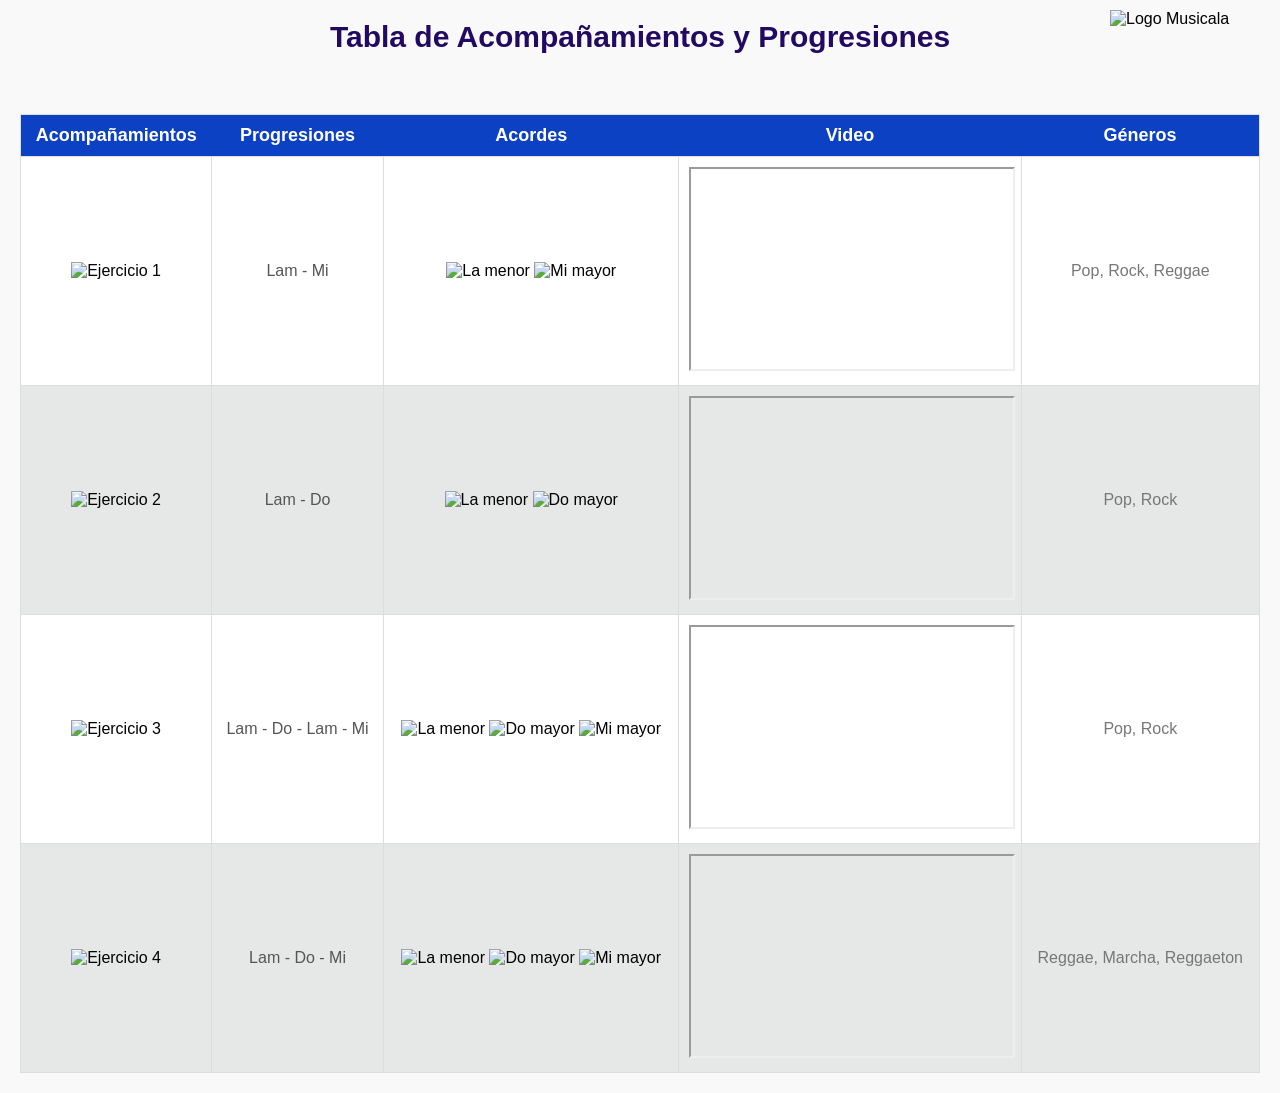
==== index.html @ f453115d "Add files via upload" ====
<!DOCTYPE html>
<html lang="en">
<head>
    <meta charset="UTF-8">
    <meta name="viewport" content="width=device-width, initial-scale=1.0">
    <title>Tabla con Énfasis en Imágenes y Videos</title>
    <style>
        /* Estilos generales del cuerpo */
        body {
            font-family: 'Roboto', Arial, sans-serif; /* Fuente principal */
            background-color: #F9F9F9; /* Color de fondo */
            margin: 20px; /* Margen alrededor del contenido */
            padding: 0; /* Sin relleno adicional */
        }

        /* Título principal */
        h1 {
            text-align: center; /* Centrar el texto */
            color: #220A63; /* Color del título */
            margin-bottom: 60px; /* Espacio debajo del título */
            font-weight: 700; /* Negrita */
            font-size: 30px; /* Tamaño de fuente del título */
        }

        /* Estilos para el logo */
        .logo {
            position: absolute; /* Fijar el logo en un lugar específico */
            top: 10px; /* Distancia desde la parte superior de la página */
            right: 20px; /* Distancia desde el lado derecho */
            width: 150px; /* Ancho del logo */
            height: auto; /* Ajustar altura automáticamente */
        }

        /* Contenedor con scroll para la tabla */
        .table-container {
            overflow-x: auto; /* Permitir desplazamiento horizontal */
            margin: 20px 0; /* Margen superior e inferior para el contenedor */
        }

        /* Tabla principal */
        table {
            width: 100%; /* Tabla ocupa todo el ancho disponible */
            border-collapse: collapse; /* Combinar bordes de las celdas */
            margin: 0; /* Sin margen dentro del contenedor */
            font-size: 16px; /* Tamaño de fuente dentro de la tabla */
            background-color: #FFF; /* Fondo blanco */
            border: 1px solid #DDD; /* Bordes de la tabla */
            border-radius: 5px; /* Bordes redondeados */
            box-shadow: 0 2px 8px rgba(0, 0, 0, 0.1); /* Sombra para la tabla */
        }

        /* Encabezados de la tabla */
        th {
            background-color: #0C41C4; /* Color de fondo de los encabezados */
            color: white; /* Color del texto */
            font-size: 18px; /* Tamaño de fuente de los encabezados */
            font-weight: 700; /* Texto en negrita */
            padding: 10px; /* Espaciado dentro de cada celda */
        }

        /* Filas alternas */
        tr:nth-child(even) {
            background-color: #E6E8E8; /* Color para filas pares */
        }

        /* Estilos para las celdas */
        td {
            padding: 10px; /* Espaciado dentro de las celdas */
            border: 1px solid #DDD; /* Bordes de las celdas */
            text-align: center; /* Centrar el contenido horizontalmente */
            vertical-align: middle; /* Centrar verticalmente */
        }

        /* Ajustes específicos para las imágenes de acompañamientos */
        .accompaniment-image {
            width: 100%; /* Imagen ocupa todo el ancho disponible */
            max-width: 250px; /* Ancho máximo permitido */
            height: auto; /* Mantener proporción */
        }

        /* Ajustes específicos para las imágenes de acordes */
        .chord-images {
            justify-content: center; /* Centrar horizontalmente las imágenes */
            align-items: center; /* Centrar verticalmente */
            gap: 10px; /* Espaciado entre las imágenes */
        }
        .chord-images img {
            width: 100%; /* Imagen ocupa todo el ancho disponible */
            max-width: 120px; /* Ajustar ancho máximo */
            height: auto; /* Mantener proporción */
        }

        /* Ajustes de los videos */
        iframe {
            width: 100%; /* Ocupa todo el ancho disponible */
            max-width: 500px; /* Ancho máximo permitido */
            height: 200px; /* Altura fija */
        }

        /* Texto dentro de las celdas */
        .text-cell {
            font-size: 16px; /* Tamaño de fuente para texto dentro de celdas */
            color: #555; /* Color del texto */
        }

        /* Géneros con texto más pequeño */
        .genres-cell {
            font-size: 16px; /* Texto más pequeño para géneros */
            color: #777; /* Color gris más tenue */
        }
    </style>
</head>
<body>
    <!-- Título de la página -->
    <h1>Tabla de Acompañamientos y Progresiones</h1>

    <!-- Logo ubicado en la esquina superior derecha -->
    <img class="logo" src="https://static.wixstatic.com/media/85afce_3adb3865c88a492b93a8bf2dc69049c3~mv2.png" alt="Logo Musicala">

    <!-- Contenedor de la tabla con scroll -->
    <div class="table-container">
        <table>
            <thead>
                <tr>
                    <th>Acompañamientos</th>
                    <th>Progresiones</th>
                    <th>Acordes</th>
                    <th>Video</th>
                    <th>Géneros</th>
                </tr>
            </thead>
            <tbody>
                <!-- Primera fila -->
                <tr>
                    <td><img class="accompaniment-image" src="https://static.wixstatic.com/media/85afce_372beba3840241548ae9565d437974db~mv2.png" alt="Ejercicio 1"></td>
                    <td class="text-cell">Lam - Mi</td>
                    <td class="chord-images">
                        <img src="https://static.wixstatic.com/media/85afce_6d0afb9bfccc46868fd7d2d38ae969a9~mv2.jpg" alt="La menor">
                        <img src="https://static.wixstatic.com/media/85afce_afbe4bc1efb042d2bff3effc7b2541ff~mv2.jpg" alt="Mi mayor">
                    </td>
                    <td>
                        <iframe src="https://www.youtube.com/embed/Y5WzSIxavhY" allowfullscreen></iframe>
                    </td>
                    <td class="genres-cell">Pop, Rock, Reggae</td>
                </tr>
                <!-- Segunda fila -->
                <tr>
                    <td><img class="accompaniment-image" src="https://static.wixstatic.com/media/85afce_7d8aa55bc9a346bf859ae8ae22921f2e~mv2.png" alt="Ejercicio 2"></td>
                    <td class="text-cell">Lam - Do</td>
                    <td class="chord-images">
                        <img src="https://static.wixstatic.com/media/85afce_6d0afb9bfccc46868fd7d2d38ae969a9~mv2.jpg" alt="La menor">
                        <img src="https://static.wixstatic.com/media/85afce_55af895470134bf4bb021afe3d955322~mv2.jpg" alt="Do mayor">
                    </td>
                    <td>
                        <iframe src="https://www.youtube.com/embed/j-BxRlz8CPI" allowfullscreen></iframe>
                    </td>
                    <td class="genres-cell">Pop, Rock</td>
                </tr>
                <!-- Tercera fila -->
                <tr>
                    <td><img class="accompaniment-image" src="https://static.wixstatic.com/media/85afce_010fb40b6ea046c689c3b9a9c5b8e4a6~mv2.png" alt="Ejercicio 3"></td>
                    <td class="text-cell">Lam - Do - Lam - Mi</td>
                    <td class="chord-images">
                        <img src="https://static.wixstatic.com/media/85afce_6d0afb9bfccc46868fd7d2d38ae969a9~mv2.jpg" alt="La menor">
                        <img src="https://static.wixstatic.com/media/85afce_55af895470134bf4bb021afe3d955322~mv2.jpg" alt="Do mayor">
                        <img src="https://static.wixstatic.com/media/85afce_afbe4bc1efb042d2bff3effc7b2541ff~mv2.jpg" alt="Mi mayor">
                    </td>
                    <td>
                        <iframe src="https://www.youtube.com/embed/1PV1atO5ux8" allowfullscreen></iframe>
                    </td>
                    <td class="genres-cell">Pop, Rock</td>
                </tr>
                <!-- Cuarta fila -->
                <tr>
                    <td><img class="accompaniment-image" src="https://static.wixstatic.com/media/85afce_a74d8548b94a45e9865509b8214fa81e~mv2.png" alt="Ejercicio 4"></td>
                    <td class="text-cell">Lam - Do - Mi</td>
                    <td class="chord-images">
                        <img src="https://static.wixstatic.com/media/85afce_6d0afb9bfccc46868fd7d2d38ae969a9~mv2.jpg" alt="La menor">
                        <img src="https://static.wixstatic.com/media/85afce_55af895470134bf4bb021afe3d955322~mv2.jpg" alt="Do mayor">
                        <img src="https://static.wixstatic.com/media/85afce_afbe4bc1efb042d2bff3effc7b2541ff~mv2.jpg" alt="Mi mayor">
                    </td>
                    <td>
                        <iframe src="https://www.youtube.com/embed/czLXuuYvM84" allowfullscreen></iframe>
                    </td>
                    <td class="genres-cell">Reggae, Marcha, Reggaeton</td>
                </tr>
            </tbody>
        </table>
    </div>
</body>
</html>
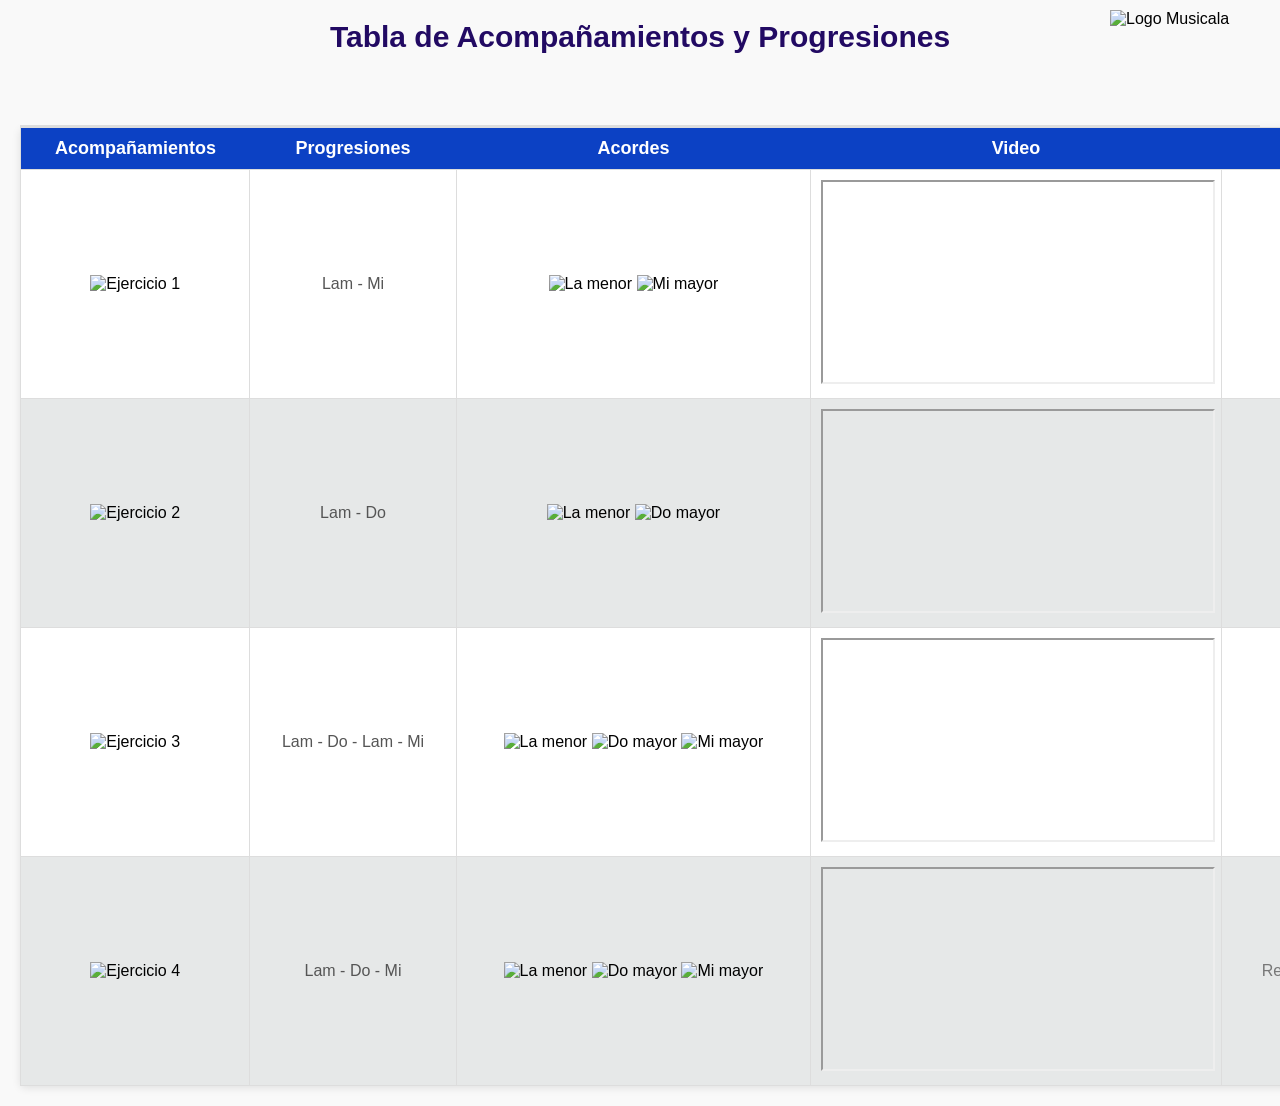
==== commit 492fd9ff: "Add files via upload" ====
--- a/index.html
+++ b/index.html
@@ -3,110 +3,133 @@
 <head>
     <meta charset="UTF-8">
     <meta name="viewport" content="width=device-width, initial-scale=1.0">
-    <title>Tabla con Énfasis en Imágenes y Videos</title>
+    <title>Acompañamientos y progresiones para Guitarra</title>
     <style>
         /* Estilos generales del cuerpo */
         body {
-            font-family: 'Roboto', Arial, sans-serif; /* Fuente principal */
-            background-color: #F9F9F9; /* Color de fondo */
-            margin: 20px; /* Margen alrededor del contenido */
-            padding: 0; /* Sin relleno adicional */
+            font-family: 'Roboto', Arial, sans-serif;
+            background-color: #F9F9F9;
+            margin: 20px;
+            padding: 0;
         }
 
         /* Título principal */
         h1 {
-            text-align: center; /* Centrar el texto */
-            color: #220A63; /* Color del título */
-            margin-bottom: 60px; /* Espacio debajo del título */
-            font-weight: 700; /* Negrita */
-            font-size: 30px; /* Tamaño de fuente del título */
+            text-align: center;
+            color: #220A63;
+            margin-bottom: 60px;
+            font-weight: 700;
+            font-size: 30px;
         }
 
         /* Estilos para el logo */
         .logo {
-            position: absolute; /* Fijar el logo en un lugar específico */
-            top: 10px; /* Distancia desde la parte superior de la página */
-            right: 20px; /* Distancia desde el lado derecho */
-            width: 150px; /* Ancho del logo */
-            height: auto; /* Ajustar altura automáticamente */
-        }
-
-        /* Contenedor con scroll para la tabla */
+            position: absolute;
+            top: 10px;
+            right: 20px;
+            width: 150px;
+            height: auto;
+        }
+
+        /* Contenedor de la tabla con scroll */
         .table-container {
-            overflow-x: auto; /* Permitir desplazamiento horizontal */
-            margin: 20px 0; /* Margen superior e inferior para el contenedor */
+            position: relative;
+        }
+
+        /* Barra de desplazamiento visible en la parte superior */
+        .scroll-bar {
+            position: sticky;
+            top: 0;
+            background-color: #F9F9F9;
+            padding: 5px 0;
+            z-index: 10;
+            overflow-x: auto;
+            border-bottom: 2px solid #DDD;
+        }
+
+        .scroll-bar::-webkit-scrollbar {
+            height: 8px;
+        }
+
+        .scroll-bar::-webkit-scrollbar-thumb {
+            background-color: #CCC;
+            border-radius: 10px;
+        }
+
+        .scroll-bar::-webkit-scrollbar-track {
+            background-color: #EEE;
         }
 
         /* Tabla principal */
         table {
-            width: 100%; /* Tabla ocupa todo el ancho disponible */
-            border-collapse: collapse; /* Combinar bordes de las celdas */
-            margin: 0; /* Sin margen dentro del contenedor */
-            font-size: 16px; /* Tamaño de fuente dentro de la tabla */
-            background-color: #FFF; /* Fondo blanco */
-            border: 1px solid #DDD; /* Bordes de la tabla */
-            border-radius: 5px; /* Bordes redondeados */
-            box-shadow: 0 2px 8px rgba(0, 0, 0, 0.1); /* Sombra para la tabla */
+            width: 120%;
+            border-collapse: collapse;
+            margin: 0;
+            font-size: 16px;
+            background-color: #FFF;
+            border: 1px solid #DDD;
+            border-radius: 5px;
+            box-shadow: 0 2px 8px rgba(0, 0, 0, 0.1);
         }
 
         /* Encabezados de la tabla */
         th {
-            background-color: #0C41C4; /* Color de fondo de los encabezados */
-            color: white; /* Color del texto */
-            font-size: 18px; /* Tamaño de fuente de los encabezados */
-            font-weight: 700; /* Texto en negrita */
-            padding: 10px; /* Espaciado dentro de cada celda */
+            background-color: #0C41C4;
+            color: white;
+            font-size: 18px;
+            font-weight: 700;
+            padding: 10px;
         }
 
         /* Filas alternas */
         tr:nth-child(even) {
-            background-color: #E6E8E8; /* Color para filas pares */
+            background-color: #E6E8E8;
         }
 
         /* Estilos para las celdas */
         td {
-            padding: 10px; /* Espaciado dentro de las celdas */
-            border: 1px solid #DDD; /* Bordes de las celdas */
-            text-align: center; /* Centrar el contenido horizontalmente */
-            vertical-align: middle; /* Centrar verticalmente */
+            padding: 10px;
+            border: 1px solid #DDD;
+            text-align: center;
+            vertical-align: middle;
         }
 
         /* Ajustes específicos para las imágenes de acompañamientos */
         .accompaniment-image {
-            width: 100%; /* Imagen ocupa todo el ancho disponible */
-            max-width: 250px; /* Ancho máximo permitido */
-            height: auto; /* Mantener proporción */
+            width: 100%;
+            max-width: 250px;
+            height: auto;
         }
 
         /* Ajustes específicos para las imágenes de acordes */
         .chord-images {
-            justify-content: center; /* Centrar horizontalmente las imágenes */
-            align-items: center; /* Centrar verticalmente */
-            gap: 10px; /* Espaciado entre las imágenes */
+            justify-content: center;
+            align-items: center;
+            gap: 10px;
         }
         .chord-images img {
-            width: 100%; /* Imagen ocupa todo el ancho disponible */
-            max-width: 120px; /* Ajustar ancho máximo */
-            height: auto; /* Mantener proporción */
+            width: 100%;
+            max-width: 120px;
+            height: auto;
         }
 
         /* Ajustes de los videos */
         iframe {
-            width: 100%; /* Ocupa todo el ancho disponible */
-            max-width: 500px; /* Ancho máximo permitido */
-            height: 200px; /* Altura fija */
+            width: 100%;
+            max-width: 500px;
+            height: 200px;
         }
 
         /* Texto dentro de las celdas */
         .text-cell {
-            font-size: 16px; /* Tamaño de fuente para texto dentro de celdas */
-            color: #555; /* Color del texto */
+            font-size: 16px;
+            color: #555;
         }
 
         /* Géneros con texto más pequeño */
         .genres-cell {
-            font-size: 16px; /* Texto más pequeño para géneros */
-            color: #777; /* Color gris más tenue */
+            font-size: 16px;
+            color: #777;
         }
     </style>
 </head>
@@ -117,8 +140,11 @@
     <!-- Logo ubicado en la esquina superior derecha -->
     <img class="logo" src="https://static.wixstatic.com/media/85afce_3adb3865c88a492b93a8bf2dc69049c3~mv2.png" alt="Logo Musicala">
 
-    <!-- Contenedor de la tabla con scroll -->
+    <!-- Contenedor de la tabla con barra de desplazamiento horizontal -->
     <div class="table-container">
+        <div class="scroll-bar">
+            <div style="width: 120%; height: 1px;"></div>
+        </div>
         <table>
             <thead>
                 <tr>
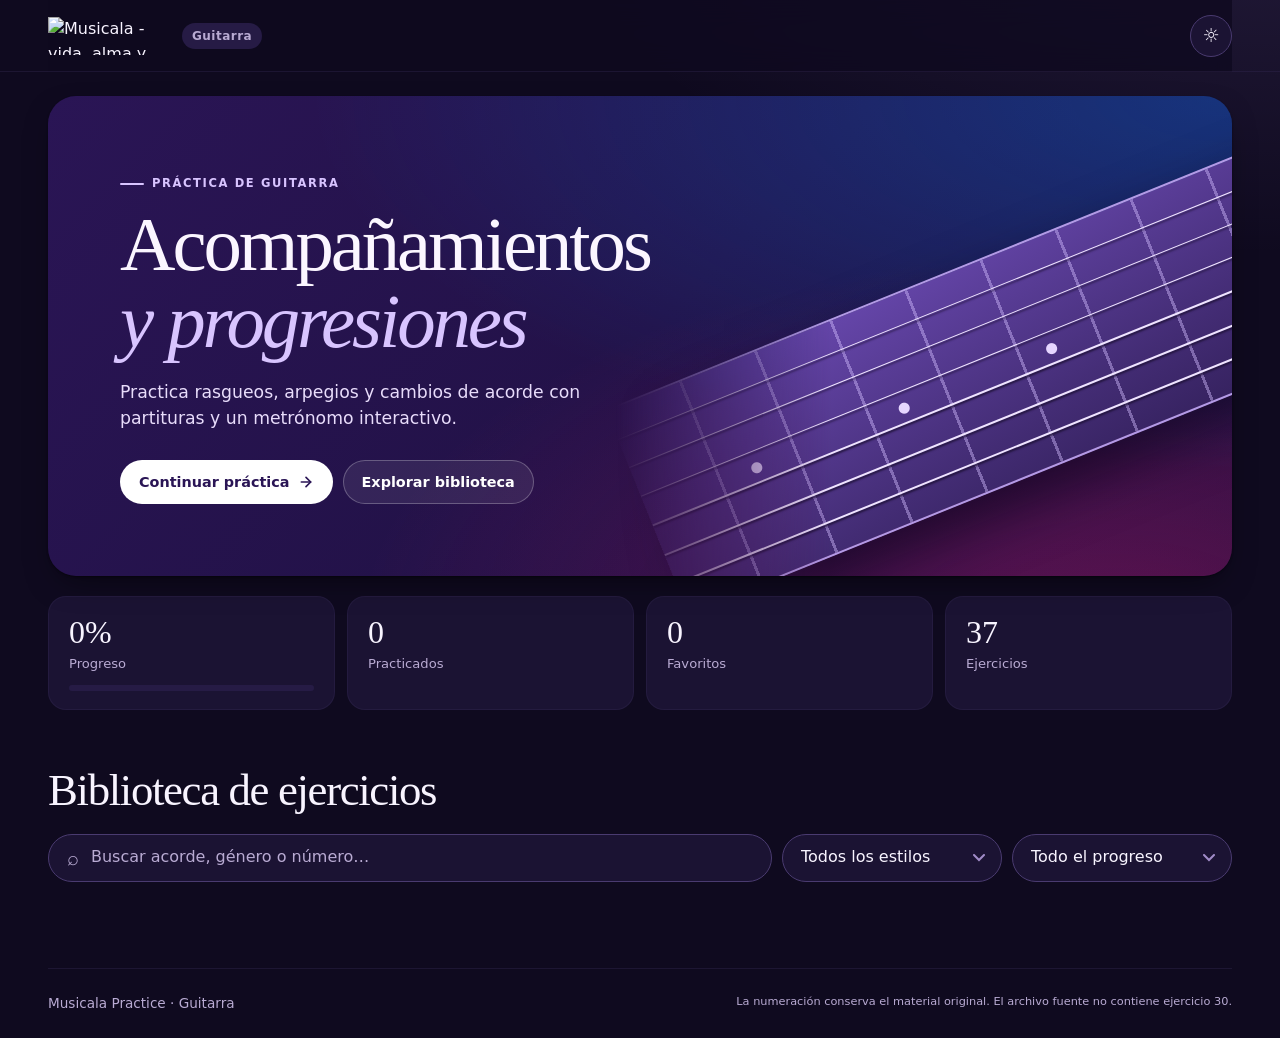
==== commit 959060fe: "Add files via upload" ====
--- a/index.html
+++ b/index.html
@@ -1,217 +1,78 @@
-<!DOCTYPE html>
-<html lang="en">
+<!doctype html>
+<html lang="es">
 <head>
-    <meta charset="UTF-8">
-    <meta name="viewport" content="width=device-width, initial-scale=1.0">
-    <title>Acompañamientos y progresiones para Guitarra</title>
-    <style>
-        /* Estilos generales del cuerpo */
-        body {
-            font-family: 'Roboto', Arial, sans-serif;
-            background-color: #F9F9F9;
-            margin: 20px;
-            padding: 0;
-        }
-
-        /* Título principal */
-        h1 {
-            text-align: center;
-            color: #220A63;
-            margin-bottom: 60px;
-            font-weight: 700;
-            font-size: 30px;
-        }
-
-        /* Estilos para el logo */
-        .logo {
-            position: absolute;
-            top: 10px;
-            right: 20px;
-            width: 150px;
-            height: auto;
-        }
-
-        /* Contenedor de la tabla con scroll */
-        .table-container {
-            position: relative;
-        }
-
-        /* Barra de desplazamiento visible en la parte superior */
-        .scroll-bar {
-            position: sticky;
-            top: 0;
-            background-color: #F9F9F9;
-            padding: 5px 0;
-            z-index: 10;
-            overflow-x: auto;
-            border-bottom: 2px solid #DDD;
-        }
-
-        .scroll-bar::-webkit-scrollbar {
-            height: 8px;
-        }
-
-        .scroll-bar::-webkit-scrollbar-thumb {
-            background-color: #CCC;
-            border-radius: 10px;
-        }
-
-        .scroll-bar::-webkit-scrollbar-track {
-            background-color: #EEE;
-        }
-
-        /* Tabla principal */
-        table {
-            width: 120%;
-            border-collapse: collapse;
-            margin: 0;
-            font-size: 16px;
-            background-color: #FFF;
-            border: 1px solid #DDD;
-            border-radius: 5px;
-            box-shadow: 0 2px 8px rgba(0, 0, 0, 0.1);
-        }
-
-        /* Encabezados de la tabla */
-        th {
-            background-color: #0C41C4;
-            color: white;
-            font-size: 18px;
-            font-weight: 700;
-            padding: 10px;
-        }
-
-        /* Filas alternas */
-        tr:nth-child(even) {
-            background-color: #E6E8E8;
-        }
-
-        /* Estilos para las celdas */
-        td {
-            padding: 10px;
-            border: 1px solid #DDD;
-            text-align: center;
-            vertical-align: middle;
-        }
-
-        /* Ajustes específicos para las imágenes de acompañamientos */
-        .accompaniment-image {
-            width: 100%;
-            max-width: 250px;
-            height: auto;
-        }
-
-        /* Ajustes específicos para las imágenes de acordes */
-        .chord-images {
-            justify-content: center;
-            align-items: center;
-            gap: 10px;
-        }
-        .chord-images img {
-            width: 100%;
-            max-width: 120px;
-            height: auto;
-        }
-
-        /* Ajustes de los videos */
-        iframe {
-            width: 100%;
-            max-width: 500px;
-            height: 200px;
-        }
-
-        /* Texto dentro de las celdas */
-        .text-cell {
-            font-size: 16px;
-            color: #555;
-        }
-
-        /* Géneros con texto más pequeño */
-        .genres-cell {
-            font-size: 16px;
-            color: #777;
-        }
-    </style>
+  <meta charset="utf-8" />
+  <meta name="viewport" content="width=device-width,initial-scale=1,viewport-fit=cover" />
+  <meta name="theme-color" content="#110a24" />
+  <meta name="description" content="Biblioteca interactiva de acompañamientos y progresiones para guitarra de Musicala." />
+  <title>Musicala Practice · Guitarra</title>
+  <link rel="icon" href="assets/icon.svg" type="image/svg+xml" />
+  <link rel="manifest" href="manifest.webmanifest" />
+  <link rel="stylesheet" href="styles.css" />
 </head>
 <body>
-    <!-- Título de la página -->
-    <h1>Tabla de Acompañamientos y Progresiones</h1>
+  <header class="topbar shell">
+    <a class="brand" href="#top" aria-label="Musicala Practice">
+      <img class="brand-logo dark-only" src="assets/logo-musicala-white.png" alt="Musicala - vida, alma y música" width="170" height="52">
+      <img class="brand-logo light-only" src="assets/logo-musicala.png" alt="Musicala - vida, alma y música" width="170" height="52">
+      <span class="brand-badge">Guitarra</span>
+    </a>
+    <div class="topbar-actions">
+      <button id="themeBtn" class="icon-btn theme-toggle" type="button" aria-label="Cambiar modo claro / oscuro" title="Cambiar tema">
+        <span class="theme-icon">☼</span>
+      </button>
+    </div>
+  </header>
 
-    <!-- Logo ubicado en la esquina superior derecha -->
-    <img class="logo" src="https://static.wixstatic.com/media/85afce_3adb3865c88a492b93a8bf2dc69049c3~mv2.png" alt="Logo Musicala">
+  <main id="top" class="shell">
+    <section class="hero">
+      <div class="hero-copy">
+        <p class="eyebrow">Práctica de guitarra</p>
+        <h1>Acompañamientos<br><span>y progresiones</span></h1>
+        <p>Practica rasgueos, arpegios y cambios de acorde con partituras y un metrónomo interactivo.</p>
+        <div class="hero-actions">
+          <button class="primary" id="continueBtn">
+            <span>Continuar práctica</span>
+            <svg aria-hidden="true" width="16" height="16" viewBox="0 0 24 24" fill="none" stroke="currentColor" stroke-width="2.5" stroke-linecap="round" stroke-linejoin="round"><line x1="5" y1="12" x2="19" y2="12"></line><polyline points="12 5 19 12 12 19"></polyline></svg>
+          </button>
+          <a class="secondary" href="#biblioteca">Explorar biblioteca</a>
+        </div>
+      </div>
+      <div class="hero-art" aria-hidden="true">
+        <div class="fretboard"><i></i><i></i><i></i><i></i><i></i><i></i></div>
+      </div>
+    </section>
 
-    <!-- Contenedor de la tabla con barra de desplazamiento horizontal -->
-    <div class="table-container">
-        <div class="scroll-bar">
-            <div style="width: 120%; height: 1px;"></div>
-        </div>
-        <table>
-            <thead>
-                <tr>
-                    <th>Acompañamientos</th>
-                    <th>Progresiones</th>
-                    <th>Acordes</th>
-                    <th>Video</th>
-                    <th>Géneros</th>
-                </tr>
-            </thead>
-            <tbody>
-                <!-- Primera fila -->
-                <tr>
-                    <td><img class="accompaniment-image" src="https://static.wixstatic.com/media/85afce_372beba3840241548ae9565d437974db~mv2.png" alt="Ejercicio 1"></td>
-                    <td class="text-cell">Lam - Mi</td>
-                    <td class="chord-images">
-                        <img src="https://static.wixstatic.com/media/85afce_6d0afb9bfccc46868fd7d2d38ae969a9~mv2.jpg" alt="La menor">
-                        <img src="https://static.wixstatic.com/media/85afce_afbe4bc1efb042d2bff3effc7b2541ff~mv2.jpg" alt="Mi mayor">
-                    </td>
-                    <td>
-                        <iframe src="https://www.youtube.com/embed/Y5WzSIxavhY" allowfullscreen></iframe>
-                    </td>
-                    <td class="genres-cell">Pop, Rock, Reggae</td>
-                </tr>
-                <!-- Segunda fila -->
-                <tr>
-                    <td><img class="accompaniment-image" src="https://static.wixstatic.com/media/85afce_7d8aa55bc9a346bf859ae8ae22921f2e~mv2.png" alt="Ejercicio 2"></td>
-                    <td class="text-cell">Lam - Do</td>
-                    <td class="chord-images">
-                        <img src="https://static.wixstatic.com/media/85afce_6d0afb9bfccc46868fd7d2d38ae969a9~mv2.jpg" alt="La menor">
-                        <img src="https://static.wixstatic.com/media/85afce_55af895470134bf4bb021afe3d955322~mv2.jpg" alt="Do mayor">
-                    </td>
-                    <td>
-                        <iframe src="https://www.youtube.com/embed/j-BxRlz8CPI" allowfullscreen></iframe>
-                    </td>
-                    <td class="genres-cell">Pop, Rock</td>
-                </tr>
-                <!-- Tercera fila -->
-                <tr>
-                    <td><img class="accompaniment-image" src="https://static.wixstatic.com/media/85afce_010fb40b6ea046c689c3b9a9c5b8e4a6~mv2.png" alt="Ejercicio 3"></td>
-                    <td class="text-cell">Lam - Do - Lam - Mi</td>
-                    <td class="chord-images">
-                        <img src="https://static.wixstatic.com/media/85afce_6d0afb9bfccc46868fd7d2d38ae969a9~mv2.jpg" alt="La menor">
-                        <img src="https://static.wixstatic.com/media/85afce_55af895470134bf4bb021afe3d955322~mv2.jpg" alt="Do mayor">
-                        <img src="https://static.wixstatic.com/media/85afce_afbe4bc1efb042d2bff3effc7b2541ff~mv2.jpg" alt="Mi mayor">
-                    </td>
-                    <td>
-                        <iframe src="https://www.youtube.com/embed/1PV1atO5ux8" allowfullscreen></iframe>
-                    </td>
-                    <td class="genres-cell">Pop, Rock</td>
-                </tr>
-                <!-- Cuarta fila -->
-                <tr>
-                    <td><img class="accompaniment-image" src="https://static.wixstatic.com/media/85afce_a74d8548b94a45e9865509b8214fa81e~mv2.png" alt="Ejercicio 4"></td>
-                    <td class="text-cell">Lam - Do - Mi</td>
-                    <td class="chord-images">
-                        <img src="https://static.wixstatic.com/media/85afce_6d0afb9bfccc46868fd7d2d38ae969a9~mv2.jpg" alt="La menor">
-                        <img src="https://static.wixstatic.com/media/85afce_55af895470134bf4bb021afe3d955322~mv2.jpg" alt="Do mayor">
-                        <img src="https://static.wixstatic.com/media/85afce_afbe4bc1efb042d2bff3effc7b2541ff~mv2.jpg" alt="Mi mayor">
-                    </td>
-                    <td>
-                        <iframe src="https://www.youtube.com/embed/czLXuuYvM84" allowfullscreen></iframe>
-                    </td>
-                    <td class="genres-cell">Reggae, Marcha, Reggaeton</td>
-                </tr>
-            </tbody>
-        </table>
+    <section class="stats" aria-label="Resumen de progreso">
+      <article><span id="statProgress">0%</span><small>Progreso</small><div class="bar"><i id="progressBar"></i></div></article>
+      <article><span id="statDone">0</span><small>Practicados</small></article>
+      <article><span id="statFav">0</span><small>Favoritos</small></article>
+      <article><span id="statTotal">37</span><small>Ejercicios</small></article>
+    </section>
+
+    <section id="biblioteca" class="library">
+      <div class="section-head"><div><h2>Biblioteca de ejercicios</h2></div><span id="resultCount" class="result-count"></span></div>
+      <div class="filters">
+        <label class="search"><span aria-hidden="true">⌕</span><input aria-label="Buscar ejercicios" id="searchInput" type="search" placeholder="Buscar acorde, género o número…" autocomplete="off"></label>
+        <select id="genreFilter" aria-label="Filtrar por género"><option value="">Todos los estilos</option></select>
+        <select id="statusFilter" aria-label="Filtrar por estado"><option value="">Todo el progreso</option><option value="pending">Pendientes</option><option value="done">Practicados</option><option value="favorite">Favoritos</option><option value="video">Con video</option></select>
+      </div>
+      <div id="cards" class="cards"></div>
+      <div id="emptyState" class="empty" hidden><h3>No hay ejercicios con esos filtros</h3><p>Prueba otra búsqueda o cambia los filtros.</p></div>
+    </section>
+  </main>
+
+  <footer class="shell footer"><span>Musicala Practice · Guitarra</span><small>La numeración conserva el material original. El archivo fuente no contiene ejercicio 30.</small></footer>
+
+  <dialog id="exerciseDialog" class="exercise-dialog" aria-labelledby="exerciseTitle">
+    <div class="dialog-inner">
+      <button id="closeDialog" class="dialog-close" aria-label="Cerrar"><svg viewBox="0 0 24 24" aria-hidden="true"><path d="m7 7 10 10M17 7 7 17"/></svg></button>
+      <div id="dialogContent"></div>
     </div>
+  </dialog>
+
+  <div id="toast" class="toast" role="status" aria-live="polite"></div>
+  <script src="js/data.js"></script>
+  <script src="js/app.js"></script>
 </body>
-</html>
+</html>
--- a/styles.css
+++ b/styles.css
@@ -0,0 +1,447 @@
+/* ============ Tokens ============ */
+:root {
+  color-scheme: dark;
+  --bg: #0f0a1f;
+  --bg-soft: #150e2a;
+  --surface: #1b1333;
+  --raised: #261b45;
+  --raised-2: #31245a;
+  --text: #f8f4ff;
+  --muted: #b9abd3;
+  --line: #34285266;
+  --line-strong: #4a3b70;
+  --accent: #b794ff;
+  --accent-2: #4fb3ff;
+  --accent-3: #ff6fae;
+  --accent-ink: #1c0d3a;
+  --paper: #fdfaff;
+  --paper-ink: #2a1a47;
+  --shadow: 0 1px 2px #0006, 0 12px 32px -12px #0009;
+  --radius: 18px;
+  --radius-sm: 12px;
+  --display: "Fraunces", Georgia, "Times New Roman", serif;
+  --body: "Inter", "Segoe UI", system-ui, -apple-system, sans-serif;
+  --gutter: clamp(16px, 4vw, 48px);
+}
+:root.light {
+  color-scheme: light;
+  --bg: #f6f2fc;
+  --bg-soft: #efe8fa;
+  --surface: #ffffff;
+  --raised: #f1eafc;
+  --raised-2: #e6dbf8;
+  --text: #22143a;
+  --muted: #65557e;
+  --line: #e2d7f1;
+  --line-strong: #cdbde6;
+  --accent: #6a2fd0;
+  --accent-2: #0a6fd1;
+  --accent-3: #c2185b;
+  --accent-ink: #ffffff;
+  --shadow: 0 1px 2px #2a174a14, 0 14px 30px -14px #2a174a33;
+}
+
+/* ============ Base ============ */
+* { box-sizing: border-box; }
+[hidden] { display: none !important; }
+html { scroll-behavior: smooth; -webkit-text-size-adjust: 100%; }
+body {
+  margin: 0;
+  min-height: 100vh;
+  background:
+    radial-gradient(1200px 600px at 100% -10%, color-mix(in srgb, var(--accent) 12%, transparent), transparent 60%),
+    var(--bg);
+  color: var(--text);
+  font: 400 1rem/1.55 var(--body);
+  -webkit-font-smoothing: antialiased;
+}
+body:has(dialog[open]) { overflow: hidden; }
+button, input, select { font: inherit; color: inherit; }
+button, select { cursor: pointer; }
+button:disabled { cursor: default; opacity: .4; }
+a { color: inherit; }
+img { max-width: 100%; }
+:focus-visible { outline: 2px solid var(--accent); outline-offset: 3px; }
+h1, h2, h3, p { margin: 0; }
+.shell { width: min(1240px, 100% - var(--gutter) * 2); margin-inline: auto; }
+
+/* ============ Buttons ============ */
+.primary, .secondary, .ghost, .tiny {
+  display: inline-flex; align-items: center; justify-content: center; gap: 8px;
+  min-height: 44px; padding: 10px 18px;
+  border: 1px solid var(--line-strong); border-radius: 999px;
+  background: var(--raised); color: var(--text);
+  font-size: .9rem; font-weight: 600; text-decoration: none; white-space: nowrap;
+  transition: transform .15s, background-color .15s, border-color .15s, filter .15s;
+}
+.primary { background: var(--accent); color: var(--accent-ink); border-color: transparent; }
+.ghost { background: transparent; }
+.primary:hover:not(:disabled), .secondary:hover, .ghost:hover:not(:disabled), .tiny:hover { filter: brightness(1.1); border-color: var(--accent); }
+.primary:active:not(:disabled), .ghost:active:not(:disabled), .tiny:active { transform: scale(.97); }
+.ghost svg, .nav-row svg, .dialog-close svg, .stroke svg {
+  width: 20px; height: 20px; fill: none; stroke: currentColor; stroke-width: 2; stroke-linecap: round; stroke-linejoin: round;
+}
+.icon-btn, .fav-btn, .dialog-close {
+  display: grid; place-items: center; flex: none;
+  width: 42px; height: 42px; padding: 0;
+  border: 1px solid var(--line-strong); border-radius: 50%;
+  background: var(--surface); color: var(--text); font-size: 1.2rem; line-height: 1;
+  transition: background-color .15s, color .15s, border-color .15s;
+}
+.icon-btn:hover, .fav-btn:hover, .dialog-close:hover { border-color: var(--accent); }
+
+/* ============ Top bar ============ */
+.topbar {
+  position: sticky; top: 0; z-index: 10;
+  display: flex; align-items: center; justify-content: space-between;
+  min-height: 72px;
+  backdrop-filter: blur(14px); -webkit-backdrop-filter: blur(14px);
+  background: color-mix(in srgb, var(--bg) 78%, transparent);
+}
+.topbar::after { content: ""; position: absolute; inset: auto calc(var(--gutter) * -1) 0; border-bottom: 1px solid var(--line); }
+.brand { display: flex; align-items: center; gap: 14px; text-decoration: none; }
+.brand-logo { width: 120px; height: 38px; object-fit: contain; object-position: left; }
+.light-only, :root.light .dark-only { display: none; }
+:root.light .light-only { display: block; }
+.brand-badge {
+  padding: 4px 10px; border-radius: 999px;
+  background: var(--raised); color: var(--muted);
+  font-size: .75rem; font-weight: 600; letter-spacing: .04em;
+}
+
+/* ============ Hero ============ */
+main { padding-top: 24px; }
+.hero {
+  position: relative; isolation: isolate; overflow: hidden;
+  display: grid; align-items: center;
+  min-height: 400px;
+  padding: clamp(28px, 6vw, 72px);
+  border-radius: 28px;
+  background:
+    radial-gradient(ellipse at 100% 0, #0084ff4d, transparent 55%),
+    radial-gradient(ellipse at 90% 110%, #e818764d, transparent 50%),
+    linear-gradient(135deg, #2a1555, #1c0f3d);
+  color: #fbf6ff;
+  box-shadow: var(--shadow);
+}
+.hero-copy { position: relative; z-index: 1; max-width: 560px; }
+.eyebrow, .number {
+  color: var(--accent);
+  font-size: .72rem; font-weight: 700; letter-spacing: .14em; text-transform: uppercase;
+}
+.hero .eyebrow { color: #d8c4ff; display: inline-flex; align-items: center; gap: 8px; }
+.hero .eyebrow::before { content: ""; width: 24px; height: 2px; background: currentColor; border-radius: 2px; }
+.hero h1 {
+  margin: 14px 0 18px;
+  font: 400 clamp(2.4rem, 6vw, 4.8rem)/1 var(--display);
+  letter-spacing: -.04em;
+}
+.hero h1 span { color: #d8c4ff; font-style: italic; }
+.hero-copy > p:not(.eyebrow) { max-width: 42ch; color: #e8dcfb; font-size: clamp(.95rem, 1.6vw, 1.08rem); }
+.hero-actions { display: flex; flex-wrap: wrap; gap: 10px; margin-top: 28px; }
+.hero .primary { background: #ffffff; color: #2a1555; }
+.hero .secondary { background: #ffffff14; color: #fff; border-color: #ffffff40; }
+.hero :focus-visible { outline-color: #fff; }
+
+.hero-art { position: absolute; inset: 0 0 0 48%; pointer-events: none; mask-image: linear-gradient(to right, transparent, #000 35%); -webkit-mask-image: linear-gradient(to right, transparent, #000 35%); }
+.fretboard {
+  position: absolute; top: 30%; left: 0; width: 140%; height: 46%;
+  transform: rotate(-22deg);
+  display: flex; flex-direction: column; justify-content: space-evenly;
+  border-block: 2px solid #b39ae6;
+  background:
+    repeating-linear-gradient(90deg, transparent 0 78px, #d2bcff70 78px 81px),
+    linear-gradient(170deg, #6c4bb4, #432c74 65%, #2f1d55);
+  box-shadow: 0 24px 50px #0a031a99;
+}
+.fretboard i { display: block; height: 1px; background: #efe4ff; box-shadow: 0 2px 2px #1f1238; }
+.fretboard i:nth-child(n+4) { height: 2px; }
+.fretboard::after {
+  content: ""; position: absolute; inset: 0;
+  background:
+    radial-gradient(circle at 118px 50%, #e6d6ff 0 5px, transparent 6px),
+    radial-gradient(circle at 277px 50%, #e6d6ff 0 5px, transparent 6px),
+    radial-gradient(circle at 436px 50%, #e6d6ff 0 5px, transparent 6px);
+}
+
+/* ============ Stats ============ */
+.stats {
+  display: grid; grid-template-columns: repeat(4, minmax(0, 1fr)); gap: 12px;
+  margin: 20px 0 56px;
+}
+.stats article {
+  min-width: 0; padding: 18px 20px;
+  background: var(--surface); border: 1px solid var(--line); border-radius: var(--radius);
+}
+.stats span { display: block; font: 400 2rem/1.1 var(--display); font-variant-numeric: tabular-nums; }
+.stats small { color: var(--muted); font-size: .82rem; }
+.bar { height: 6px; margin-top: 10px; background: var(--raised); border-radius: 6px; overflow: hidden; }
+.bar i { display: block; height: 100%; width: 0; background: linear-gradient(90deg, var(--accent-2), var(--accent), var(--accent-3)); border-radius: inherit; transition: width .4s; }
+
+/* ============ Library ============ */
+.library { scroll-margin-top: 88px; }
+.section-head { display: flex; align-items: end; justify-content: space-between; gap: 12px; margin-bottom: 18px; }
+.section-head h2 { font: 400 clamp(1.8rem, 3.6vw, 2.8rem)/1.1 var(--display); letter-spacing: -.03em; }
+.result-count { flex: none; color: var(--muted); font-size: .85rem; }
+
+.filters {
+  display: grid; grid-template-columns: minmax(0, 1fr) repeat(2, minmax(160px, 220px)); gap: 10px;
+  margin-bottom: 22px;
+}
+.search, .filters select {
+  min-height: 48px;
+  background: var(--surface); border: 1px solid var(--line-strong); border-radius: 999px; color: var(--text);
+}
+.search { display: flex; align-items: center; gap: 10px; padding-inline: 18px; }
+.search span { color: var(--muted); font-size: 1.25rem; line-height: 1; }
+.search input { width: 100%; min-width: 0; min-height: 46px; border: 0; background: transparent; }
+.search input::placeholder { color: var(--muted); }
+.search:focus-within { border-color: var(--accent); box-shadow: 0 0 0 3px color-mix(in srgb, var(--accent) 25%, transparent); }
+.search input:focus { outline: none; }
+.filters select {
+  min-width: 0; padding: 0 40px 0 18px; appearance: none; -webkit-appearance: none;
+  background-image: url("data:image/svg+xml,%3Csvg xmlns='http://www.w3.org/2000/svg' width='12' height='8' viewBox='0 0 12 8'%3E%3Cpath d='M1 1l5 5 5-5' fill='none' stroke='%23a08bc7' stroke-width='2' stroke-linecap='round'/%3E%3C/svg%3E");
+  background-repeat: no-repeat; background-position: right 16px center;
+}
+.filters select option { background: var(--surface); color: var(--text); }
+
+/* ============ Cards ============ */
+.cards { display: grid; grid-template-columns: repeat(auto-fill, minmax(min(100%, 290px), 1fr)); gap: 18px; }
+.card {
+  position: relative; display: flex; flex-direction: column; min-width: 0; overflow: hidden;
+  background: var(--surface); border: 1px solid var(--line); border-radius: var(--radius);
+  transition: transform .18s, border-color .18s, box-shadow .18s;
+}
+.card:hover { transform: translateY(-3px); border-color: var(--line-strong); box-shadow: var(--shadow); }
+.card-media {
+  container-type: inline-size;
+  display: grid; place-items: center;
+  width: 100%; height: 168px; padding: 16px;
+  border: 0; border-bottom: 1px solid var(--line);
+  background: linear-gradient(145deg, #f3eaff, #fdfaff 58%, #e9f1ff);
+  color: var(--paper-ink); cursor: pointer; overflow: hidden;
+}
+.card-media:focus-visible { outline: 3px solid var(--accent); outline-offset: -3px; }
+.card-body { display: flex; flex: 1; flex-direction: column; gap: 12px; padding: 16px 18px 18px; }
+.card-top { display: flex; justify-content: space-between; align-items: start; gap: 10px; }
+.card h3 { margin-top: 4px; font: 500 1.3rem/1.2 var(--display); letter-spacing: -.01em; overflow-wrap: anywhere; }
+.fav-btn.active { color: var(--accent-3); border-color: color-mix(in srgb, var(--accent-3) 50%, transparent); background: color-mix(in srgb, var(--accent-3) 12%, var(--surface)); }
+.tags { display: flex; flex-wrap: wrap; gap: 6px; }
+.tag {
+  padding: 3px 10px; border-radius: 999px;
+  background: var(--raised); color: var(--muted); font-size: .74rem; font-weight: 600;
+}
+.tag.video { color: var(--accent-3); background: color-mix(in srgb, var(--accent-3) 12%, transparent); }
+.card-actions { display: flex; gap: 8px; margin-top: auto; padding-top: 4px; }
+.card-actions .primary { flex: 1; }
+.card-actions .tiny { width: 44px; padding: 0; font-size: 1.05rem; }
+.card-actions .tiny[aria-pressed="true"] { background: #2fa36b; border-color: transparent; color: #fff; }
+.done-mark {
+  display: none; position: absolute; top: 10px; left: 10px; z-index: 1; pointer-events: none;
+  padding: 4px 10px; border-radius: 999px; background: #2fa36b; color: #fff; font-size: .72rem; font-weight: 700;
+  box-shadow: 0 4px 10px #0003;
+}
+.card.done .done-mark { display: block; }
+.empty { padding: 40px 18px; text-align: center; border: 1px dashed var(--line-strong); border-radius: var(--radius); }
+.empty h3 { font: 400 1.4rem var(--display); margin-bottom: 6px; }
+.empty p { color: var(--muted); }
+
+/* ============ Rhythm / strokes ============ */
+.rhythm { display: flex; flex-wrap: wrap; align-items: center; justify-content: center; gap: 8px; }
+.stroke {
+  display: grid; place-items: center; gap: 2px;
+  min-width: 48px; min-height: 56px; padding: 6px;
+  border: 1px solid var(--line-strong); border-radius: 12px;
+  background: var(--raised); color: var(--text);
+}
+.stroke small { font-size: .68rem; color: var(--muted); }
+.stroke-d svg, .stroke-b svg { color: var(--accent-2); }
+.stroke-u svg { color: var(--accent); }
+.stroke-x svg { color: var(--accent-3); }
+.stroke-rest svg { color: var(--muted); }
+.interactive-score .stroke svg { width: 28px; height: 28px; }
+.card-media .rhythm { gap: clamp(5px, 2cqi, 10px); }
+.card-media .stroke {
+  width: clamp(36px, 14cqi, 60px); height: clamp(44px, 16cqi, 68px); min-width: 0; min-height: 0;
+  border: 0; border-radius: 12px; background: #ffffffb0; box-shadow: inset 0 0 0 1px #7450a026;
+}
+.card-media .stroke svg { width: clamp(22px, 9cqi, 38px); height: clamp(22px, 9cqi, 38px); stroke-width: 2.4; }
+.card-media .stroke-d, .card-media .stroke-b { background: #0084ff17; }
+.card-media .stroke-u { background: #6c35de17; }
+.card-media .stroke-x { background: #e8187617; }
+.card-media .stroke-d svg, .card-media .stroke-b svg { color: #0062c4; }
+.card-media .stroke-u svg { color: #6c35de; }
+.card-media .stroke-x svg { color: #bb0957; }
+.card-media .stroke-rest svg { color: #8a7aa8; }
+.stroke.playing, .tab-grid .tab-event.playing {
+  background: var(--accent); color: var(--accent-ink); border-color: transparent;
+  box-shadow: 0 0 0 3px color-mix(in srgb, var(--accent) 35%, transparent);
+}
+.stroke.playing svg, .stroke.playing small { color: inherit; }
+
+/* ============ Tablature ============ */
+.tab-bars { display: flex; flex-direction: column; gap: 10px; }
+.tab-bar { padding: 10px 12px; background: var(--raised); border-radius: var(--radius-sm); overflow-x: auto; -webkit-overflow-scrolling: touch; }
+.tab-bar h3 { margin-bottom: 6px; font: 600 .8rem var(--body); color: var(--muted); }
+.tab-grid { display: grid; grid-template-columns: 30px repeat(var(--steps), minmax(28px, 1fr)); align-items: stretch; min-width: max-content; }
+.tab-strings { display: grid; align-content: end; color: var(--muted); font-size: .72rem; }
+.tab-strings span, .tab-cell { display: grid; place-items: center; height: 20px; }
+.tab-cell { background: linear-gradient(var(--line-strong), var(--line-strong)) center / 100% 1px no-repeat; }
+.tab-cell b { min-width: 16px; text-align: center; background: var(--raised); font-variant-numeric: tabular-nums; }
+.tab-grid .tab-event {
+  display: grid; align-content: end; padding: 0;
+  border: 0; border-radius: 8px; background: transparent; color: var(--text);
+  font: 700 .85rem ui-monospace, "Cascadia Mono", monospace;
+}
+.tab-grid button.tab-event:hover { background: color-mix(in srgb, var(--accent) 14%, transparent); }
+.tab-event.playing b { background: var(--accent); }
+.tab-marker { display: grid; place-items: center; height: 22px; color: var(--accent); }
+.tab-marker svg { width: 16px; height: 16px; fill: none; stroke: currentColor; stroke-width: 2; stroke-linecap: round; stroke-linejoin: round; }
+.tab-event.playing .tab-marker { color: inherit; }
+.card-media .tab-bars { width: 100%; text-align: left; }
+.card-media .tab-bar { padding: 8px; background: #ffffffa0; color: var(--paper-ink); overflow: hidden; }
+.card-media .tab-bar h3 { color: #6b5a88; }
+.card-media .tab-grid { grid-template-columns: 24px repeat(var(--steps), minmax(0, 1fr)); min-width: 0; }
+.card-media .tab-strings, .card-media .tab-event { color: var(--paper-ink); font-size: .7rem; }
+.card-media .tab-cell { background-image: linear-gradient(#c6b5dd, #c6b5dd); height: 16px; }
+.card-media .tab-strings span { height: 16px; }
+.card-media .tab-cell b { background: #faf6ff; }
+
+/* ============ Dialog ============ */
+.exercise-dialog {
+  width: min(1180px, 100% - 32px); max-width: none; max-height: calc(100dvh - 32px);
+  padding: 0; overflow: auto; overscroll-behavior: contain;
+  border: 1px solid var(--line-strong); border-radius: 24px;
+  background: var(--bg-soft); color: var(--text); box-shadow: 0 30px 80px #0009;
+}
+.exercise-dialog[open] { animation: pop .22s ease-out; }
+@keyframes pop { from { opacity: 0; transform: translateY(12px) scale(.98); } }
+.exercise-dialog::backdrop { background: #08041299; backdrop-filter: blur(6px); }
+.dialog-inner { position: relative; }
+.dialog-close { position: sticky; top: 14px; float: right; z-index: 2; margin: 14px 14px 0 0; }
+.detail { padding: clamp(18px, 3.5vw, 36px); }
+.detail-head { padding-right: 52px; margin-bottom: 24px; }
+.detail-head h2 { margin: 6px 0 4px; font: 400 clamp(1.7rem, 4vw, 2.8rem)/1.1 var(--display); letter-spacing: -.03em; overflow-wrap: anywhere; }
+.detail-head p { color: var(--muted); }
+.detail-grid { display: grid; grid-template-columns: minmax(0, 1.6fr) minmax(300px, 1fr); gap: 20px; align-items: start; }
+.detail-grid > div { display: grid; gap: 16px; min-width: 0; }
+.side-panel { display: grid; gap: 14px; min-width: 0; position: sticky; top: 16px; }
+.panel { min-width: 0; padding: 18px; background: var(--surface); border: 1px solid var(--line); border-radius: var(--radius); }
+.panel-title { display: flex; justify-content: space-between; align-items: center; flex-wrap: wrap; gap: 6px 12px; margin-bottom: 14px; }
+.panel-title h3 { font: 500 1.15rem/1.2 var(--display); }
+.panel-title small { color: var(--muted); font-size: .8rem; }
+.panel > p, .panel-empty { color: var(--muted); font-size: .9rem; }
+.interactive-score > p { color: var(--muted); font-size: .85rem; margin-top: 12px; }
+.interactive-score details { margin-top: 12px; border-top: 1px solid var(--line); padding-top: 12px; }
+.interactive-score summary { cursor: pointer; color: var(--muted); font-size: .85rem; font-weight: 600; }
+.interactive-score details .notation { margin-top: 10px; }
+.notation { padding: clamp(8px, 2vw, 18px); background: var(--paper); border-radius: var(--radius-sm); overflow: hidden; }
+.notation img { display: block; width: 100%; height: auto; }
+
+.chords { display: grid; grid-template-columns: repeat(auto-fill, minmax(110px, 1fr)); gap: 8px; }
+.chord {
+  padding: 10px 8px 6px; border: 1px solid var(--line); border-radius: var(--radius-sm);
+  background: var(--raised); color: var(--text); font-size: .82rem; transition: border-color .15s, transform .15s;
+}
+.chord:hover { border-color: var(--accent); }
+.chord:active { transform: scale(.97); }
+.chord svg { display: block; width: 100%; max-width: 104px; height: auto; margin: 4px auto 0; }
+
+.metronome-row { display: grid; grid-template-columns: auto 1fr auto; align-items: center; gap: 12px; }
+.metro-pulse { width: 14px; height: 14px; border-radius: 50%; background: var(--line-strong); transition: background-color .08s; }
+.metro-pulse.flash { background: var(--accent); box-shadow: 0 0 0 5px color-mix(in srgb, var(--accent) 30%, transparent); }
+.metro-btn { grid-column: 2 / 4; justify-self: start; }
+.metro-btn.on { background: var(--raised-2); color: var(--text); border-color: var(--accent); }
+.bpm-ctrl { grid-column: 1 / 3; display: flex; align-items: center; gap: 8px; min-width: 0; }
+.bpm-btn {
+  flex: none; width: 40px; height: 40px; padding: 0;
+  border: 1px solid var(--line-strong); border-radius: 50%; background: var(--raised); color: var(--text); font-size: .8rem; font-weight: 700;
+}
+.bpm-ctrl input { flex: 1; min-width: 0; accent-color: var(--accent); }
+.bpm { font: 400 1.5rem/1 var(--display); white-space: nowrap; font-variant-numeric: tabular-nums; text-align: right; }
+.bpm small { font: 600 .7rem var(--body); color: var(--muted); }
+.detail-actions { display: flex; flex-wrap: wrap; gap: 8px; }
+.detail-actions > * { flex: 1 1 auto; }
+
+.video-preview {
+  position: relative; display: grid; place-items: center;
+  width: 100%; aspect-ratio: 16 / 9; padding: 0; overflow: hidden;
+  border: 1px solid var(--line); border-radius: var(--radius); background: var(--raised); color: #fff;
+}
+.video-preview img { position: absolute; inset: 0; width: 100%; height: 100%; object-fit: cover; transition: transform .3s; }
+.video-preview:hover img { transform: scale(1.03); }
+.video-preview span { position: relative; z-index: 1; padding: 10px 18px; border-radius: 999px; background: #0f0a1fe0; font-weight: 600; }
+.video-preview span::before { content: "▶"; margin-right: 8px; }
+.video-box { aspect-ratio: 16 / 9; overflow: hidden; border-radius: var(--radius); }
+.video-box iframe { width: 100%; height: 100%; border: 0; }
+
+.nav-row { display: flex; justify-content: space-between; gap: 8px; margin-top: 24px; padding-top: 18px; border-top: 1px solid var(--line); }
+
+/* ============ Footer / toast ============ */
+.footer {
+  display: flex; justify-content: space-between; flex-wrap: wrap; gap: 8px 20px;
+  margin-top: 64px; padding-block: 24px calc(24px + env(safe-area-inset-bottom));
+  border-top: 1px solid var(--line); color: var(--muted); font-size: .85rem;
+}
+.toast {
+  position: fixed; bottom: calc(18px + env(safe-area-inset-bottom)); left: 50%; z-index: 30;
+  transform: translate(-50%, 10px); width: max-content; max-width: calc(100% - 32px);
+  padding: 12px 18px; border-radius: 999px;
+  background: var(--text); color: var(--bg); font-size: .9rem; font-weight: 600;
+  box-shadow: var(--shadow); opacity: 0; pointer-events: none; transition: opacity .2s, transform .2s;
+}
+.toast.show { opacity: 1; transform: translate(-50%, 0); }
+
+/* ============ Responsive ============ */
+@media (max-width: 900px) {
+  .detail-grid { grid-template-columns: 1fr; }
+  .side-panel { position: static; }
+  .stats { grid-template-columns: repeat(2, minmax(0, 1fr)); }
+}
+@media (max-width: 720px) {
+  .hero { min-height: 0; border-radius: 22px; }
+  .hero-art { inset-inline-start: 30%; opacity: .3; }
+  .filters { grid-template-columns: repeat(2, minmax(0, 1fr)); }
+  .search { grid-column: 1 / -1; }
+  .section-head { flex-direction: column; align-items: start; gap: 4px; }
+}
+@media (max-width: 520px) {
+  .topbar { min-height: 60px; }
+  .brand-logo { width: 100px; height: 32px; }
+  main { padding-top: 14px; }
+  .hero { padding: 28px 22px; }
+  .hero-actions > * { flex: 1 1 100%; }
+  .stats { gap: 8px; margin-bottom: 40px; }
+  .stats article { padding: 14px; }
+  .stats span { font-size: 1.6rem; }
+  .filters select { padding-left: 14px; font-size: .88rem; }
+  .card-media { height: 150px; }
+  /* Dialog becomes a full-screen sheet */
+  .exercise-dialog { inset: 0; width: 100vw; max-width: 100vw; height: 100dvh; max-height: 100dvh; margin: 0; border: 0; border-radius: 0; }
+  .detail { padding: 18px 16px calc(24px + env(safe-area-inset-bottom)); }
+  .dialog-close { margin: 10px 10px 0 0; }
+  .detail-head { padding-right: 44px; }
+  .panel { padding: 14px; }
+  .interactive-score .stroke { min-width: 42px; min-height: 50px; }
+  .chords { grid-template-columns: repeat(2, minmax(0, 1fr)); }
+  .nav-row .ghost { flex: 1; padding-inline: 10px; }
+}
+@media (prefers-reduced-motion: reduce) {
+  html { scroll-behavior: auto; }
+  *, *::before, *::after { transition: none !important; animation: none !important; }
+}
+
+/* ===== Patrón en un solo renglón + bajo (B) ===== */
+.rhythm { flex-wrap: nowrap; }
+.interactive-score .rhythm { justify-content: flex-start; overflow-x: auto; padding: 4px 2px 8px; -webkit-overflow-scrolling: touch; }
+.interactive-score .stroke { flex: none; }
+.card-media .rhythm { width: 100%; gap: clamp(3px, 1.5cqi, 8px); }
+.card-media .stroke { flex: 0 1 56px; width: auto; min-width: 0; height: clamp(40px, 16cqi, 64px); }
+.card-media .stroke svg { width: min(70%, 34px); height: auto; aspect-ratio: 1; }
+.bass-letter {
+  display: grid; place-items: center; width: 1.6em; height: 1.6em;
+  font: 800 1rem/1 var(--body); color: var(--accent-2);
+}
+.interactive-score .bass-letter { font-size: 1.1rem; }
+.card-media .bass-letter { width: auto; height: auto; font-size: clamp(.95rem, 6cqi, 1.5rem); color: #0062c4; }
+.stroke.playing .bass-letter { color: inherit; }
